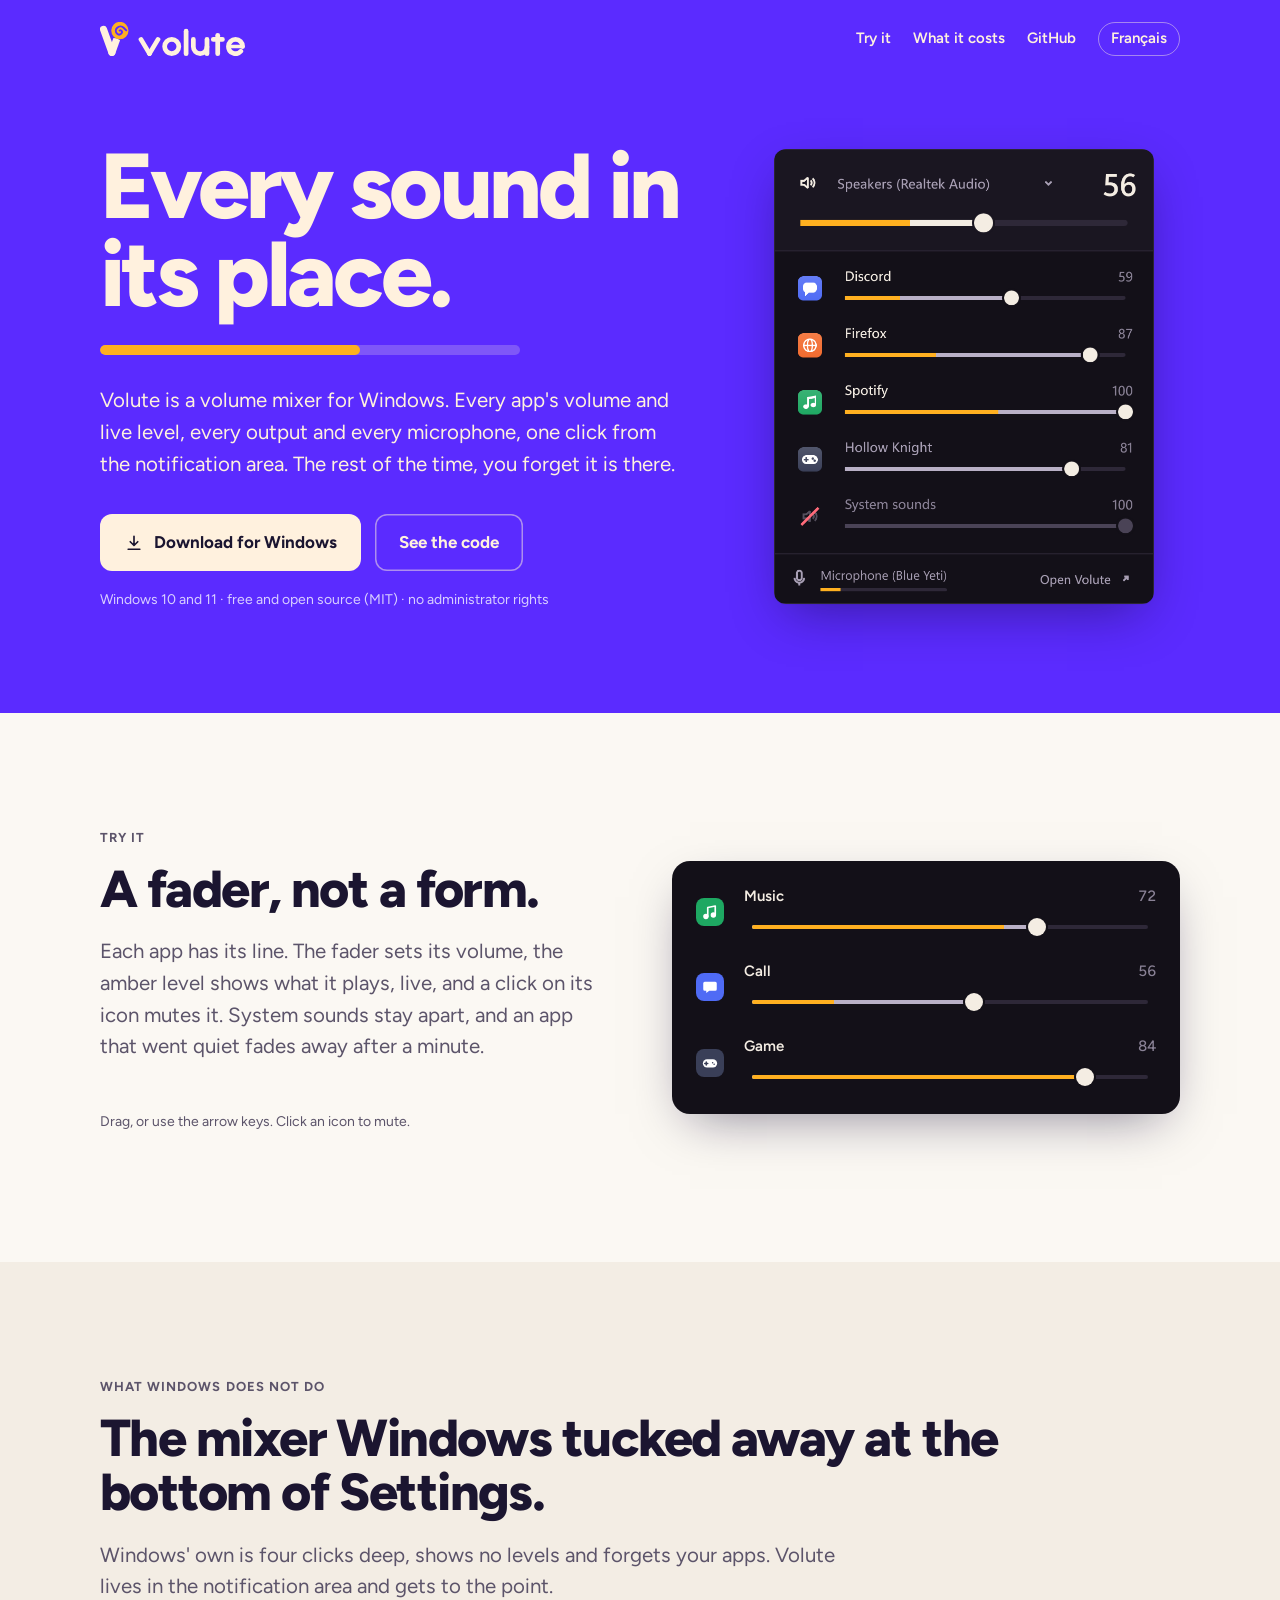
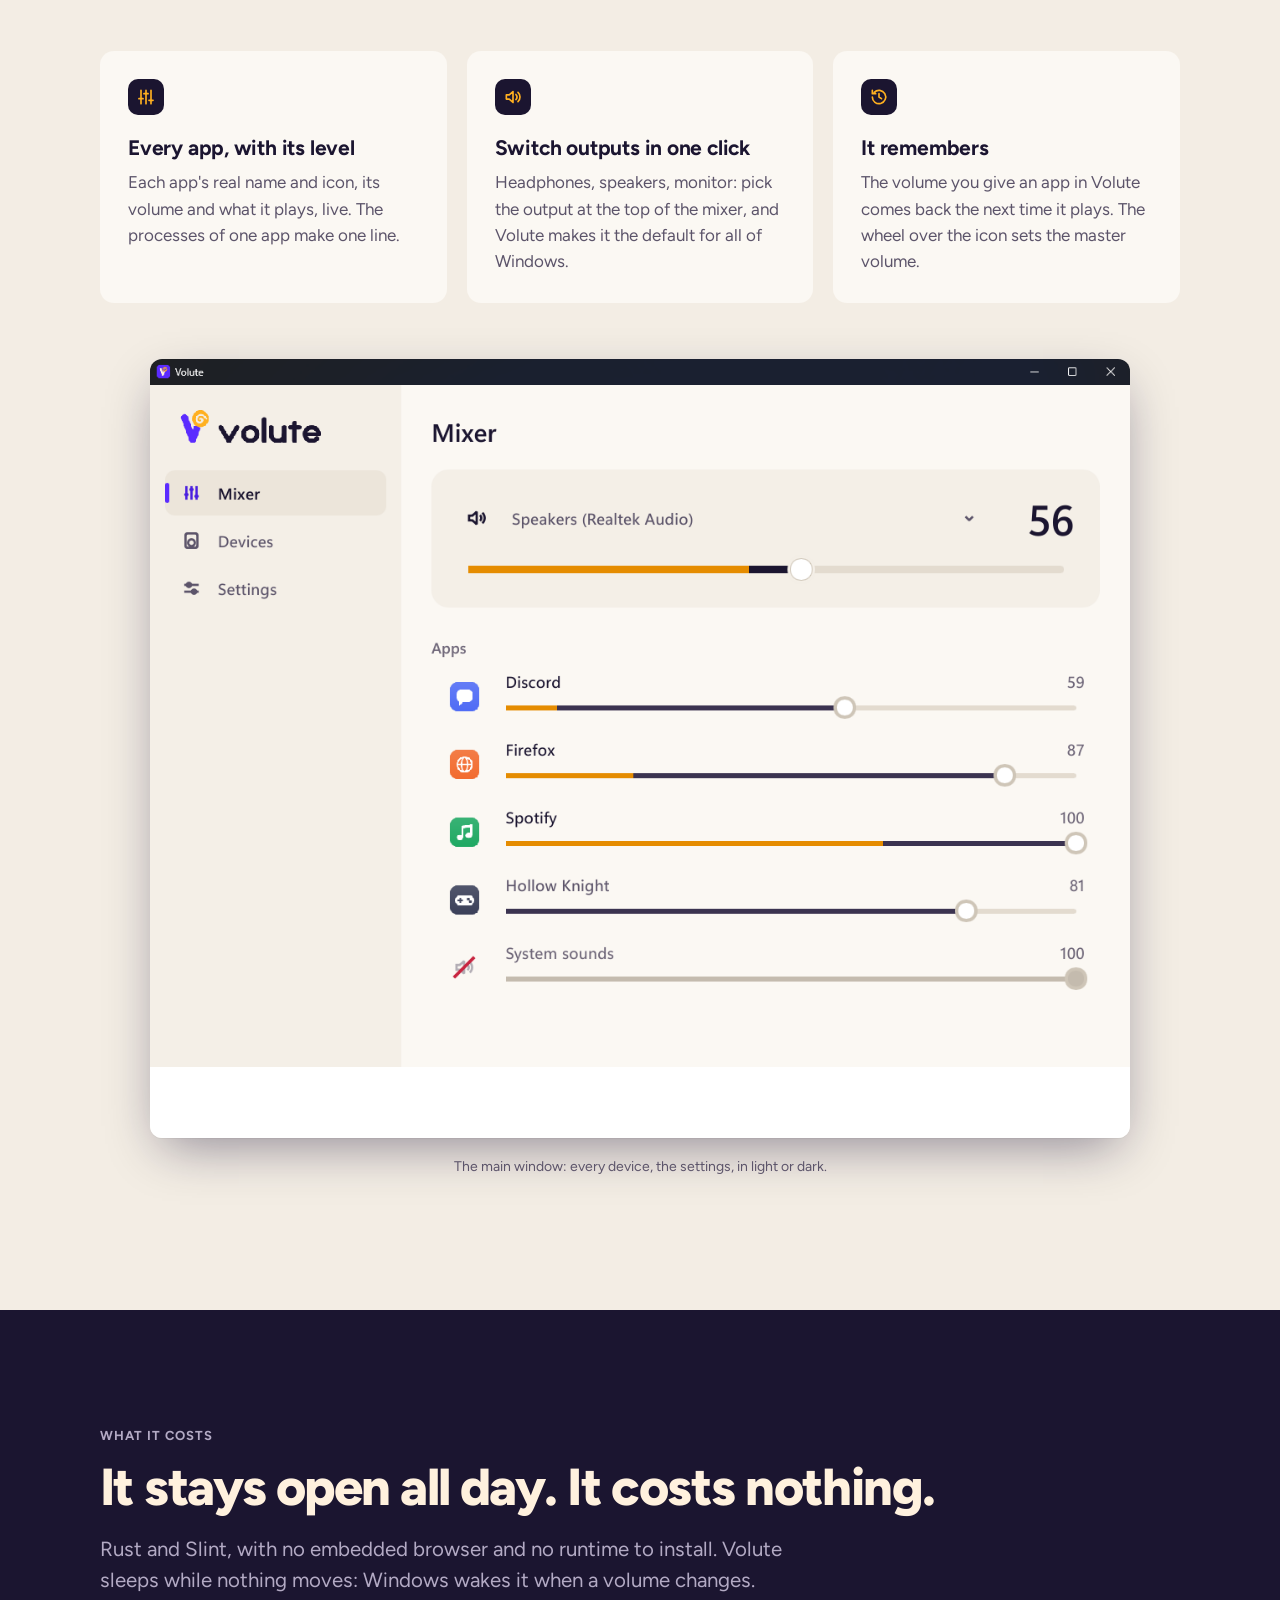
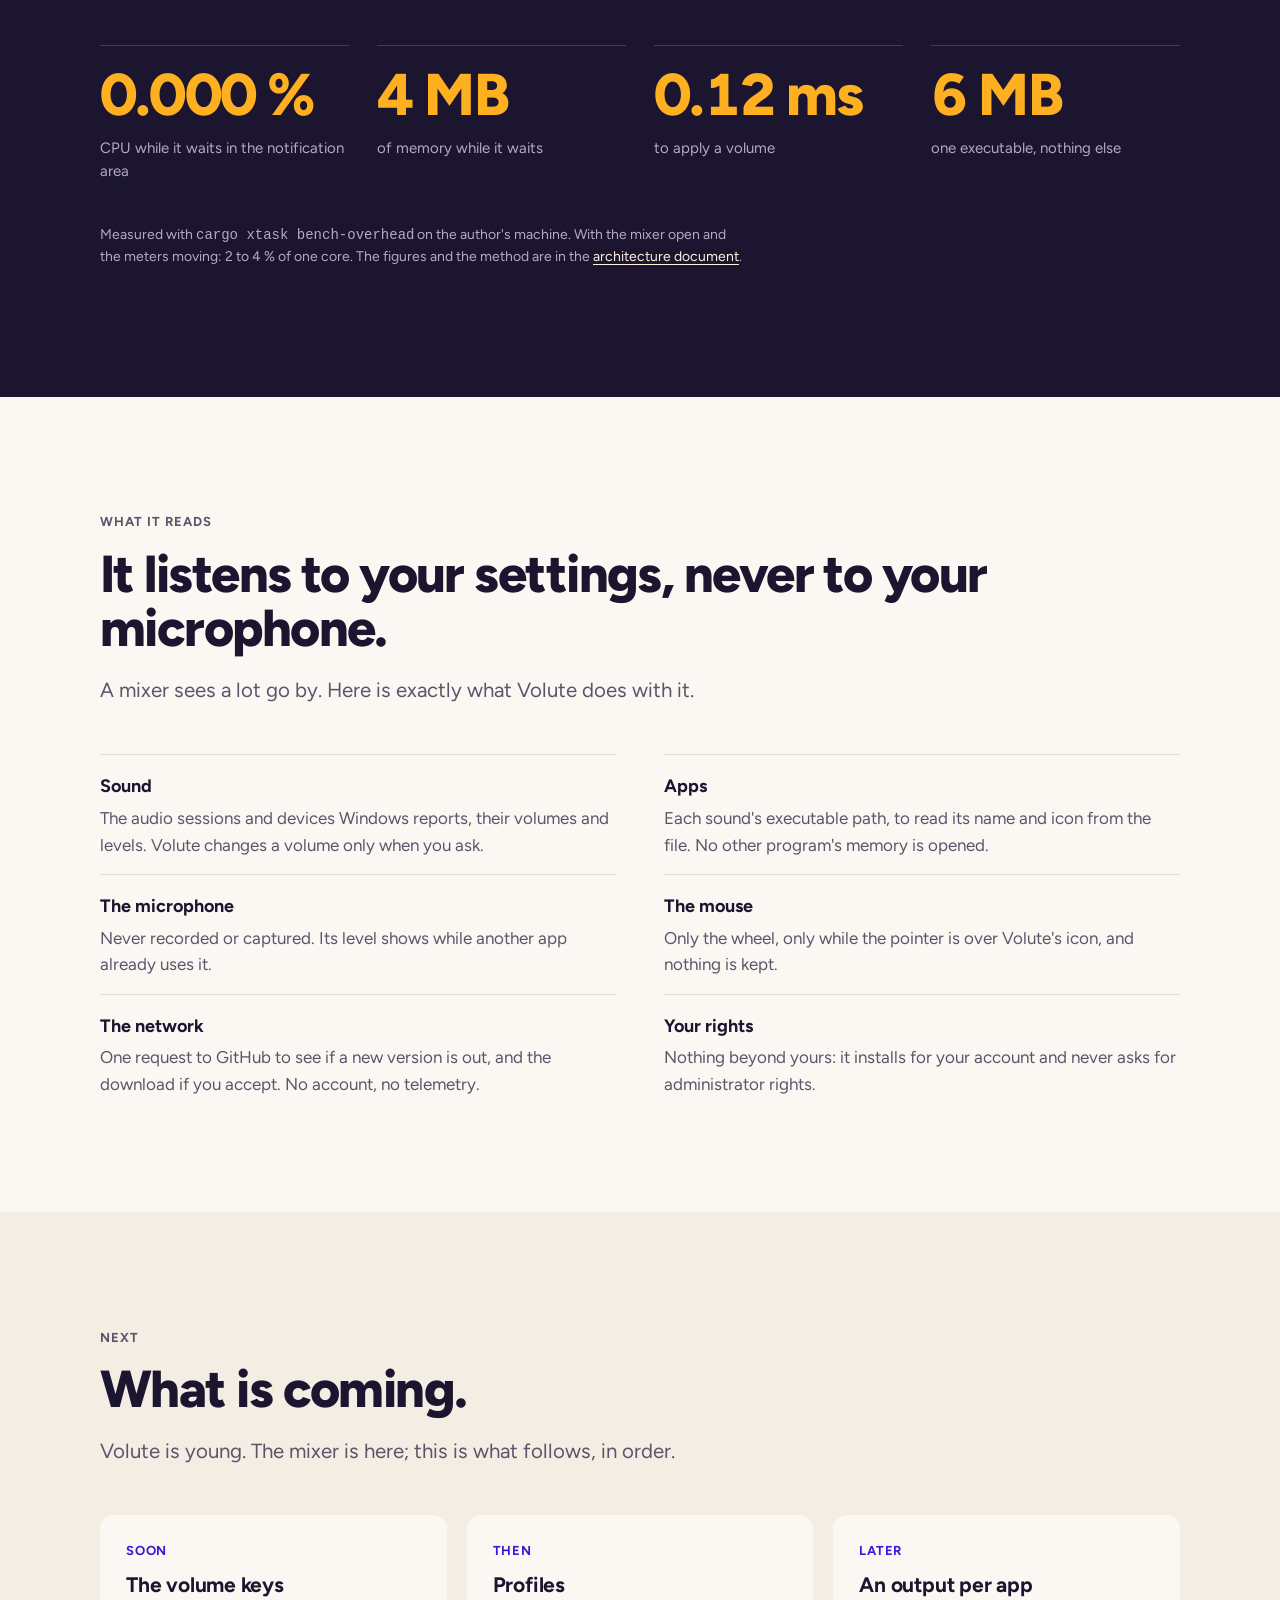
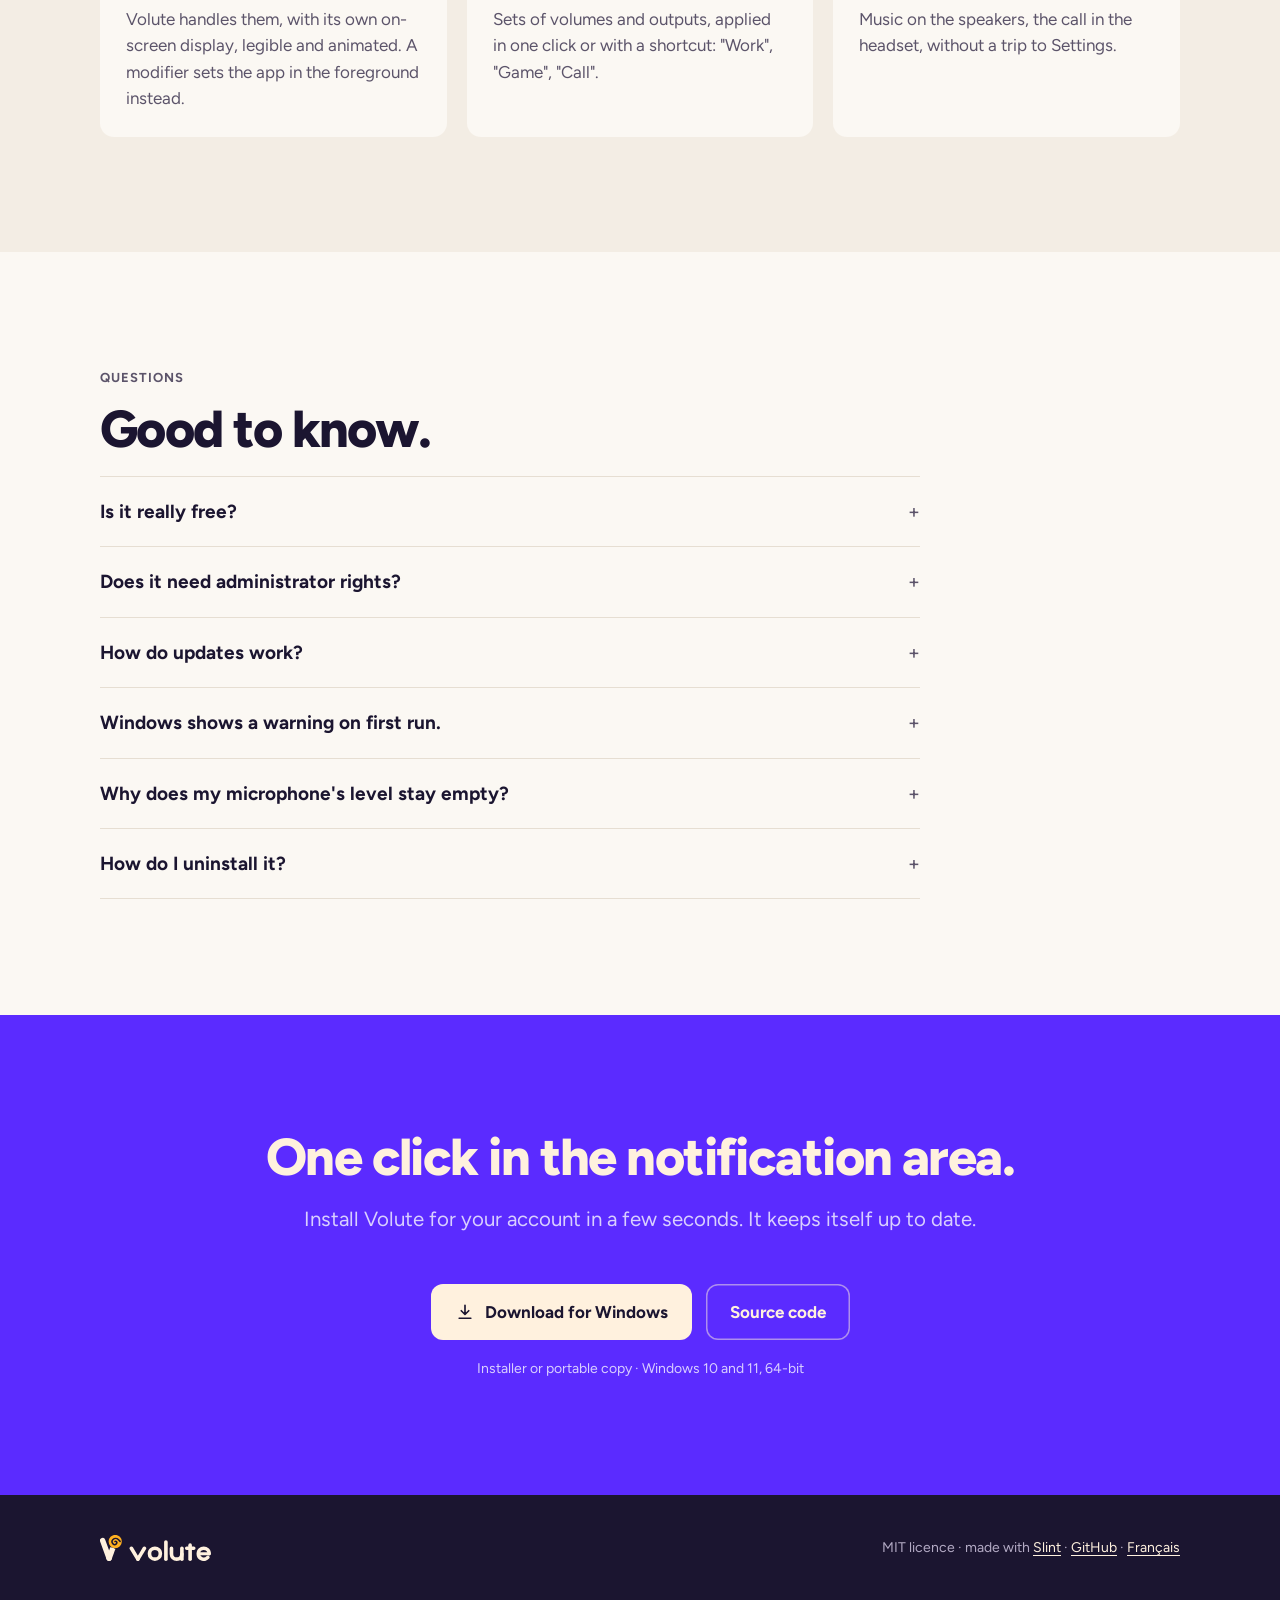
==== en/index.html @ e6cbec35 "feat(site): the landing page in French and English, for GitHub Pages Static, no build step, no third" ====
<!doctype html>
<html lang="en">
<head>
  <meta charset="utf-8">
  <meta name="viewport" content="width=device-width, initial-scale=1">
  <title>Volute — the volume mixer for Windows</title>
  <meta name="description" content="Every app's volume and every device, one click from the notification area. Native, light, free and open source, for Windows 10 and 11.">
  <link rel="canonical" href="https://evanpluchart.github.io/volute/en/">
  <link rel="alternate" hreflang="fr" href="https://evanpluchart.github.io/volute/">
  <link rel="alternate" hreflang="en" href="https://evanpluchart.github.io/volute/en/">
  <link rel="icon" href="../favicon.svg" type="image/svg+xml">
  <link rel="icon" href="../favicon.ico" sizes="16x16 32x32 48x48">
  <link rel="apple-touch-icon" href="../apple-touch-icon.png">
  <meta name="theme-color" content="#5B2BFF">
  <meta property="og:type" content="website">
  <meta property="og:title" content="Volute — the volume mixer for Windows">
  <meta property="og:description" content="Every app's volume and every device, one click from the notification area.">
  <meta property="og:url" content="https://evanpluchart.github.io/volute/en/">
  <meta property="og:image" content="https://evanpluchart.github.io/volute/assets/og-en.png">
  <meta property="og:locale" content="en_GB">
  <meta name="twitter:card" content="summary_large_image">
  <link rel="preload" href="../assets/fonts/figtree.woff2" as="font" type="font/woff2" crossorigin>
  <link rel="stylesheet" href="../assets/style.css">
</head>
<body>
  <a class="skip" href="#main">Skip to content</a>

  <header class="hero">
    <div class="wrap top">
      <a class="logo" href="./" aria-label="Volute, home"><img src="../assets/logo-reversed.svg" alt="Volute" width="146" height="34"></a>
      <nav aria-label="Main navigation">
        <a class="hide-small" href="#try">Try it</a>
        <a class="hide-small" href="#cost">What it costs</a>
        <a class="hide-small" href="https://github.com/EvanPluchart/volute">GitHub</a>
        <a class="lang" href="../" hreflang="fr" lang="fr">Français</a>
      </nav>
    </div>
    <div class="wrap hero-grid">
      <div>
        <h1>Every sound in its&nbsp;place.</h1>
        <div class="meter" aria-hidden="true"><span></span></div>
        <p class="lead">Volute is a volume mixer for Windows. Every app's volume and live level, every output and every microphone, one click from the notification area. The rest of the time, you forget it is there.</p>
        <div class="actions">
          <a class="button primary" href="https://github.com/EvanPluchart/volute/releases/latest">
            <svg viewBox="0 0 24 24" fill="none" stroke="currentColor" stroke-width="2" stroke-linecap="round" stroke-linejoin="round" aria-hidden="true"><path d="M12 4v11m0 0-4.5-4.5M12 15l4.5-4.5M5 19.5h14"/></svg>
            Download for Windows
          </a>
          <a class="button ghost" href="https://github.com/EvanPluchart/volute">See the code</a>
        </div>
        <p class="fine">Windows 10 and 11 · free and open source (MIT) · no administrator rights</p>
      </div>
      <img class="shot" src="../assets/en/flyout-dark.png" width="720" height="862" alt="Volute's mixer opened from the notification area: the master output at the top, then one line per app with its icon, volume and level, then the microphone.">
    </div>
  </header>

  <main id="main">
    <section class="try" id="try">
      <div class="wrap try-grid">
        <div>
          <p class="eyebrow">Try it</p>
          <h2>A fader, not a form.</h2>
          <p class="intro">Each app has its line. The fader sets its volume, the amber level shows what it plays, live, and a click on its icon mutes it. System sounds stay apart, and an app that went quiet fades away after a minute.</p>
          <p class="hint">Drag, or use the arrow keys. Click an icon to mute.</p>
        </div>
        <div class="desk" role="group" aria-label="Mixer demo">
          <div class="strip">
            <button class="mute" type="button" aria-pressed="false" aria-label="Mute Music" data-mute="Mute" data-unmute="Unmute">
              <span class="icon" style="background:#1EA862"><svg viewBox="0 0 24 24" fill="none" stroke="#fff" stroke-width="2.2" stroke-linecap="round" stroke-linejoin="round" aria-hidden="true"><path d="M9 18V6l10-2v12"/><circle cx="6.5" cy="18" r="2.5" fill="#fff"/><circle cx="16.5" cy="16" r="2.5" fill="#fff"/></svg></span>
            </button>
            <div class="name"><span>Music</span><output>72</output></div>
            <div class="fader"><input type="range" min="0" max="100" step="2" value="72" aria-label="Music volume"><div class="track"><div class="fill"></div><div class="level"></div></div><div class="thumb"></div></div>
          </div>
          <div class="strip">
            <button class="mute" type="button" aria-pressed="false" aria-label="Mute Call" data-mute="Mute" data-unmute="Unmute">
              <span class="icon" style="background:#4F6BF5"><svg viewBox="0 0 24 24" fill="#fff" aria-hidden="true"><path d="M5 5h14a2 2 0 0 1 2 2v8a2 2 0 0 1-2 2h-8l-4 3v-3H5a2 2 0 0 1-2-2V7a2 2 0 0 1 2-2z"/></svg></span>
            </button>
            <div class="name"><span>Call</span><output>56</output></div>
            <div class="fader"><input type="range" min="0" max="100" step="2" value="56" aria-label="Call volume"><div class="track"><div class="fill"></div><div class="level"></div></div><div class="thumb"></div></div>
          </div>
          <div class="strip">
            <button class="mute" type="button" aria-pressed="false" aria-label="Mute Game" data-mute="Mute" data-unmute="Unmute">
              <span class="icon" style="background:#3A3F58"><svg viewBox="0 0 24 24" fill="none" stroke="#fff" stroke-width="2" stroke-linecap="round" aria-hidden="true"><rect x="2.5" y="7" width="19" height="11" rx="5.5" fill="#fff" stroke="none"/><path d="M7 10.5v4M5 12.5h4" stroke="#3A3F58"/><circle cx="15.5" cy="11.5" r="1" fill="#3A3F58" stroke="none"/><circle cx="17.5" cy="13.8" r="1" fill="#3A3F58" stroke="none"/></svg></span>
            </button>
            <div class="name"><span>Game</span><output>84</output></div>
            <div class="fader"><input type="range" min="0" max="100" step="2" value="84" aria-label="Game volume"><div class="track"><div class="fill"></div><div class="level"></div></div><div class="thumb"></div></div>
          </div>
        </div>
      </div>
    </section>

    <section class="features" id="features">
      <div class="wrap">
        <p class="eyebrow">What Windows does not do</p>
        <h2>The mixer Windows tucked away at the bottom of Settings.</h2>
        <p class="intro">Windows' own is four clicks deep, shows no levels and forgets your apps. Volute lives in the notification area and gets to the point.</p>
        <div class="feature-grid">
          <article class="card">
            <div class="glyph" aria-hidden="true"><svg viewBox="0 0 24 24" fill="none" stroke="#FFB020" stroke-width="2" stroke-linecap="round"><path d="M6 4v16M12 4v16M18 4v16M3.5 14h5M9.5 8h5M15.5 16h5"/></svg></div>
            <h3>Every app, with its level</h3>
            <p>Each app's real name and icon, its volume and what it plays, live. The processes of one app make one line.</p>
          </article>
          <article class="card">
            <div class="glyph" aria-hidden="true"><svg viewBox="0 0 24 24" fill="none" stroke="#FFB020" stroke-width="2" stroke-linecap="round" stroke-linejoin="round"><path d="M4 9.5h3.5L12 5.5v13l-4.5-4H4z"/><path d="M15.5 9a4 4 0 0 1 0 6M18 6.5a7.5 7.5 0 0 1 0 11"/></svg></div>
            <h3>Switch outputs in one click</h3>
            <p>Headphones, speakers, monitor: pick the output at the top of the mixer, and Volute makes it the default for all of Windows.</p>
          </article>
          <article class="card">
            <div class="glyph" aria-hidden="true"><svg viewBox="0 0 24 24" fill="none" stroke="#FFB020" stroke-width="2" stroke-linecap="round" stroke-linejoin="round"><path d="M4 12a8 8 0 1 0 2.3-5.6M4 4v4h4"/><path d="M12 8v4l3 2"/></svg></div>
            <h3>It remembers</h3>
            <p>The volume you give an app in Volute comes back the next time it plays. The wheel over the icon sets the master volume.</p>
          </article>
        </div>
        <figure class="wide-shot">
          <img class="shot" src="../assets/en/main-light.png" width="1170" height="931" alt="Volute's main window in the light theme: a rail with Mixer, Devices, Settings and About, and the mixer view." loading="lazy">
          <figcaption class="caption">The main window: every device, the settings, in light or dark.</figcaption>
        </figure>
      </div>
    </section>

    <section class="cost" id="cost">
      <div class="wrap">
        <p class="eyebrow">What it costs</p>
        <h2>It stays open all day. It costs nothing.</h2>
        <p class="intro">Rust and Slint, with no embedded browser and no runtime to install. Volute sleeps while nothing moves: Windows wakes it when a volume changes.</p>
        <dl class="figures">
          <div><dt>0.000&nbsp;%</dt><dd>CPU while it waits in the notification area</dd></div>
          <div><dt>4&nbsp;MB</dt><dd>of memory while it waits</dd></div>
          <div><dt>0.12&nbsp;ms</dt><dd>to apply a volume</dd></div>
          <div><dt>6&nbsp;MB</dt><dd>one executable, nothing else</dd></div>
        </dl>
        <p class="note">Measured with <code>cargo xtask bench-overhead</code> on the author's machine. With the mixer open and the meters moving: 2 to 4 % of one core. The figures and the method are in the <a href="https://github.com/EvanPluchart/volute/blob/main/docs/ARCHITECTURE.md">architecture document</a>.</p>
      </div>
    </section>

    <section class="privacy" id="privacy">
      <div class="wrap">
        <p class="eyebrow">What it reads</p>
        <h2>It listens to your settings, never to your microphone.</h2>
        <p class="intro">A mixer sees a lot go by. Here is exactly what Volute does with it.</p>
        <ul class="reads">
          <li><strong>Sound</strong><span>The audio sessions and devices Windows reports, their volumes and levels. Volute changes a volume only when you ask.</span></li>
          <li><strong>Apps</strong><span>Each sound's executable path, to read its name and icon from the file. No other program's memory is opened.</span></li>
          <li><strong>The microphone</strong><span>Never recorded or captured. Its level shows while another app already uses it.</span></li>
          <li><strong>The mouse</strong><span>Only the wheel, only while the pointer is over Volute's icon, and nothing is kept.</span></li>
          <li><strong>The network</strong><span>One request to GitHub to see if a new version is out, and the download if you accept. No account, no telemetry.</span></li>
          <li><strong>Your rights</strong><span>Nothing beyond yours: it installs for your account and never asks for administrator rights.</span></li>
        </ul>
      </div>
    </section>

    <section class="next" id="next">
      <div class="wrap">
        <p class="eyebrow">Next</p>
        <h2>What is coming.</h2>
        <p class="intro">Volute is young. The mixer is here; this is what follows, in order.</p>
        <ol>
          <li><b>Soon</b><h3>The volume keys</h3><p>Volute handles them, with its own on-screen display, legible and animated. A modifier sets the app in the foreground instead.</p></li>
          <li><b>Then</b><h3>Profiles</h3><p>Sets of volumes and outputs, applied in one click or with a shortcut: "Work", "Game", "Call".</p></li>
          <li><b>Later</b><h3>An output per app</h3><p>Music on the speakers, the call in the headset, without a trip to Settings.</p></li>
        </ol>
      </div>
    </section>

    <section class="faq" id="questions">
      <div class="wrap">
        <p class="eyebrow">Questions</p>
        <h2>Good to know.</h2>
        <details><summary>Is it really free?</summary><p>Yes, and open source under the MIT licence. No paid version, no account, no ads.</p></details>
        <details><summary>Does it need administrator rights?</summary><p>No. Volute installs in your user folder, and everything it does works with a standard account: app and device volumes, the default output.</p></details>
        <details><summary>How do updates work?</summary><p>Volute checks GitHub at start and every 6 hours. When a version is out, it tells you; one click downloads it, checks its signature and SHA-256, installs it without a window, and Volute starts again. You can turn the check off in Settings.</p></details>
        <details><summary>Windows shows a warning on first run.</summary><p>The executables are not code-signed yet, so SmartScreen may warn on first run. Each release's <code>SHA256SUMS</code> lets you check what you downloaded.</p></details>
        <details><summary>Why does my microphone's level stay empty?</summary><p>Windows measures a microphone's level only while an app uses it. Volute never opens the microphone itself, so Windows' "microphone in use" indicator does not light up for nothing.</p></details>
        <details><summary>How do I uninstall it?</summary><p>From Windows Settings, Apps, like any app. Your settings stay in <code>%APPDATA%\Volute</code>; delete that folder to remove them too.</p></details>
      </div>
    </section>

    <section class="download" id="download">
      <div class="wrap">
        <h2>One click in the notification area.</h2>
        <p class="intro">Install Volute for your account in a few seconds. It keeps itself up to date.</p>
        <div class="actions">
          <a class="button primary" href="https://github.com/EvanPluchart/volute/releases/latest">
            <svg viewBox="0 0 24 24" fill="none" stroke="currentColor" stroke-width="2" stroke-linecap="round" stroke-linejoin="round" aria-hidden="true"><path d="M12 4v11m0 0-4.5-4.5M12 15l4.5-4.5M5 19.5h14"/></svg>
            Download for Windows
          </a>
          <a class="button ghost" href="https://github.com/EvanPluchart/volute">Source code</a>
        </div>
        <p class="fine">Installer or portable copy · Windows 10 and 11, 64-bit</p>
      </div>
    </section>
  </main>

  <footer>
    <div class="wrap">
      <img src="../assets/logo-reversed.svg" alt="Volute" width="112" height="26">
      <span>MIT licence · made with <a href="https://slint.dev">Slint</a> · <a href="https://github.com/EvanPluchart/volute">GitHub</a> · <a href="../" hreflang="fr" lang="fr">Français</a></span>
    </div>
  </footer>

  <script src="../assets/main.js" defer></script>
</body>
</html>
---- assets/style.css ----
/* Volute's landing page. Design system in ../DESIGN.md; brand in ../../docs/BRAND.md. */

@font-face {
  font-family: "Figtree";
  src: url("fonts/figtree.woff2") format("woff2");
  font-weight: 400 800;
  font-style: normal;
  font-display: swap;
}

:root {
  --violet: #5B2BFF;
  --violet-deep: #3F17D6;
  --cream: #FFF1DE;
  --amber: #FFB020;
  --ink: #1B1530;
  --paper: #FBF8F3;
  --surface: #F3EDE4;
  --line: #E6DED2;
  --muted: #5C546A;
  --on-violet-muted: #D9CFFF;
  --ink-muted: #B3AAC4;

  --t-display: clamp(44px, 7.2vw, 104px);
  --t-h2: clamp(30px, 4.2vw, 52px);
  --t-h3: 21px;
  --t-lead: clamp(18px, 1.6vw, 21px);
  --t-body: 17px;
  --t-small: 14px;

  --gutter: clamp(16px, 4vw, 40px);
  --max: 1160px;
  --radius: 14px;
  --radius-window: 12px;
}

* { box-sizing: border-box; }

html { -webkit-text-size-adjust: 100%; }

body {
  margin: 0;
  background: var(--paper);
  color: var(--ink);
  font-family: "Figtree", "Segoe UI Variable Text", "Segoe UI", system-ui, sans-serif;
  font-size: var(--t-body);
  line-height: 1.55;
  -webkit-font-smoothing: antialiased;
}

img { max-width: 100%; height: auto; display: block; }

a { color: var(--violet-deep); text-underline-offset: 3px; text-decoration-thickness: 1px; }
a:hover { text-decoration-thickness: 2px; }
:focus-visible { outline: 3px solid var(--amber); outline-offset: 3px; border-radius: 4px; }

.wrap { max-width: var(--max); margin: 0 auto; padding: 0 var(--gutter); }

.skip {
  position: absolute; left: -9999px; top: 8px; z-index: 10;
  background: var(--ink); color: var(--cream); padding: 8px 14px; border-radius: 8px;
}
.skip:focus { left: 8px; }

/* Header, on the violet field */
.top {
  display: flex; align-items: center; justify-content: space-between; gap: 16px;
  padding-top: 22px; padding-bottom: 22px;
}
.top .logo img { height: 34px; width: auto; }
.top nav { display: flex; gap: 22px; align-items: center; font-size: 15px; font-weight: 600; }
.top nav a { color: var(--cream); text-decoration: none; }
.top nav a:hover { text-decoration: underline; }
.lang { border: 1px solid rgba(255, 241, 222, 0.45); border-radius: 999px; padding: 4px 12px; }

/* Hero: the violet field, as the app icon's tile */
.hero { background: var(--violet); color: var(--cream); overflow: hidden; }
.hero-grid {
  display: grid; grid-template-columns: minmax(0, 1.15fr) minmax(0, 0.85fr);
  gap: clamp(32px, 5vw, 72px); align-items: center;
  padding-top: clamp(28px, 5vw, 64px); padding-bottom: clamp(56px, 8vw, 112px);
}
.hero h1 {
  font-size: var(--t-display); line-height: 0.95; letter-spacing: -0.04em;
  font-weight: 800; margin: 0 0 28px;
}
/* The signature: a live level under the headline, amber like the app's meters. */
.meter {
  height: 10px; border-radius: 5px; background: rgba(255, 241, 222, 0.22);
  max-width: 420px; margin: 0 0 30px; overflow: hidden; position: relative;
}
.meter span {
  position: absolute; inset: 0 auto 0 0; width: 62%;
  background: var(--amber); border-radius: 5px;
  transform-origin: left center;
  animation: level 2.4s cubic-bezier(.3,.1,.3,1) infinite;
}
@keyframes level {
  0% { transform: scaleX(0.55); } 12% { transform: scaleX(0.92); } 24% { transform: scaleX(0.7); }
  38% { transform: scaleX(1); } 52% { transform: scaleX(0.62); } 66% { transform: scaleX(0.84); }
  80% { transform: scaleX(0.58); } 100% { transform: scaleX(0.55); }
}
.hero .lead { font-size: var(--t-lead); max-width: 34em; margin: 0 0 34px; color: var(--cream); }
.actions { display: flex; flex-wrap: wrap; gap: 14px; align-items: center; }
.button {
  display: inline-flex; align-items: center; gap: 10px;
  font: inherit; font-weight: 700; font-size: 17px; text-decoration: none;
  padding: 15px 24px; border-radius: 12px; border: 0; cursor: pointer;
}
.button.primary { background: var(--cream); color: var(--ink); }
.button.primary:hover { background: #FFFFFF; }
.button.ghost { color: var(--cream); box-shadow: inset 0 0 0 1.5px rgba(255, 241, 222, 0.5); }
.button.ghost:hover { box-shadow: inset 0 0 0 1.5px var(--cream); }
.button svg { width: 20px; height: 20px; flex: none; }
.fine { font-size: var(--t-small); color: var(--on-violet-muted); margin: 18px 0 0; }

.shot {
  border-radius: var(--radius-window);
  box-shadow: 0 1px 0 rgba(0,0,0,0.04), 0 18px 50px -12px rgba(16, 8, 48, 0.45);
}
.hero .shot { width: 100%; max-width: 380px; justify-self: center; }

/* Sections */
section { padding: clamp(64px, 9vw, 128px) 0; }
.eyebrow {
  font-size: 13px; font-weight: 700; letter-spacing: 0.08em; text-transform: uppercase;
  color: var(--muted); margin: 0 0 14px;
}
h2 { font-size: var(--t-h2); line-height: 1.04; letter-spacing: -0.03em; font-weight: 800; margin: 0 0 20px; max-width: 18em; }
h3 { font-size: var(--t-h3); line-height: 1.25; font-weight: 700; margin: 0 0 8px; letter-spacing: -0.01em; }
.intro { font-size: var(--t-lead); color: var(--muted); max-width: 36em; margin: 0 0 48px; }

/* Try it: three faders that behave like Volute's */
.try { background: var(--paper); }
.try-grid { display: grid; grid-template-columns: minmax(0, 1fr) minmax(0, 1fr); gap: clamp(32px, 5vw, 80px); align-items: center; }
.desk {
  background: #131018; color: #F4EDE3; border-radius: 18px; padding: 14px 10px;
  box-shadow: 0 18px 50px -18px rgba(16, 8, 48, 0.5);
}
.strip { display: grid; grid-template-columns: 36px 1fr; gap: 6px 12px; align-items: center; padding: 10px 14px; border-radius: 10px; }
.strip:hover { background: #211C29; }
.strip .icon { width: 28px; height: 28px; border-radius: 8px; display: grid; place-items: center; grid-row: span 2; }
.strip .icon svg { width: 18px; height: 18px; }
.strip .name { display: flex; justify-content: space-between; font-size: 15px; font-weight: 600; }
.strip .name output { color: #8A8296; font-weight: 500; font-variant-numeric: tabular-nums; }
.fader { position: relative; height: 26px; }
.fader input {
  position: absolute; inset: 0; width: 100%; margin: 0; opacity: 0; cursor: pointer;
}
.fader .track { position: absolute; left: 8px; right: 8px; top: 11px; height: 4px; border-radius: 2px; background: #2E2838; overflow: hidden; }
.fader .fill { position: absolute; inset: 0 auto 0 0; background: #B9B0C6; }
.fader .level { position: absolute; inset: 0 auto 0 0; background: var(--amber); }
.fader .thumb {
  position: absolute; top: 4px; width: 18px; height: 18px; margin-left: -9px; border-radius: 50%;
  background: #F4EDE3; box-shadow: 0 0 0 2px #131018; pointer-events: none;
}
.fader input:focus-visible ~ .thumb { box-shadow: 0 0 0 2px #131018, 0 0 0 4px #8C72FF; }
.strip.muted .fill { background: #4A4356; }
.strip.muted .level { display: none; }
.strip.muted .name span { color: #8A8296; }
.mute {
  all: unset; cursor: pointer; width: 28px; height: 28px; border-radius: 8px; display: grid; place-items: center; grid-row: span 2;
  position: relative;
}
.mute:focus-visible { outline: 2px solid #8C72FF; outline-offset: 2px; }
.strip.muted .mute::after {
  content: ""; position: absolute; width: 30px; height: 2.5px; background: #FF6B7A; transform: rotate(-45deg); border-radius: 2px;
}
.strip.muted .mute .icon { opacity: 0.4; }
.hint { font-size: var(--t-small); color: var(--muted); margin-top: 16px; }

/* Features */
.features { background: var(--surface); }
.feature-grid { display: grid; grid-template-columns: repeat(3, minmax(0, 1fr)); gap: 20px; }
.card { background: var(--paper); border-radius: var(--radius); padding: 28px; }
.card p { margin: 0; color: var(--muted); }
.card .glyph { width: 36px; height: 36px; border-radius: 10px; background: var(--ink); display: grid; place-items: center; margin-bottom: 20px; }
.card .glyph svg { width: 20px; height: 20px; }
.wide-shot { margin-top: 56px; }
.wide-shot img { width: 100%; max-width: 980px; margin: 0 auto; }
.caption { text-align: center; color: var(--muted); font-size: var(--t-small); margin-top: 18px; }

/* Cost: the ink field, figures in amber */
.cost { background: var(--ink); color: var(--cream); }
.cost .eyebrow { color: var(--ink-muted); }
.cost .intro { color: var(--ink-muted); }
.figures { display: grid; grid-template-columns: repeat(4, minmax(0, 1fr)); gap: 28px; margin: 0; }
.figures div { border-top: 1px solid rgba(255, 241, 222, 0.18); padding-top: 20px; }
.figures dt { font-size: clamp(38px, 4.6vw, 60px); font-weight: 800; letter-spacing: -0.03em; color: var(--amber); line-height: 1; font-variant-numeric: tabular-nums; }
.figures dd { margin: 12px 0 0; color: var(--ink-muted); font-size: 15px; }
.cost .note { color: var(--ink-muted); font-size: var(--t-small); margin-top: 40px; max-width: 46em; }
.cost a { color: var(--cream); }

/* Privacy */
.reads { display: grid; grid-template-columns: repeat(2, minmax(0, 1fr)); gap: 16px 48px; padding: 0; margin: 0; list-style: none; }
.reads li { border-top: 1px solid var(--line); padding-top: 18px; }
.reads strong { display: block; font-size: 18px; margin-bottom: 4px; }
.reads span { color: var(--muted); }

/* Next */
.next { background: var(--surface); }
.next ol { list-style: none; padding: 0; margin: 0; display: grid; grid-template-columns: repeat(3, minmax(0, 1fr)); gap: 20px; }
.next li { background: var(--paper); border-radius: var(--radius); padding: 26px; }
.next li b { display: block; font-size: 13px; letter-spacing: 0.06em; text-transform: uppercase; color: var(--violet-deep); margin-bottom: 10px; }
.next li p { margin: 0; color: var(--muted); }

/* Questions */
.faq details { border-top: 1px solid var(--line); padding: 20px 0; max-width: 820px; }
.faq details:last-of-type { border-bottom: 1px solid var(--line); }
.faq summary { cursor: pointer; font-weight: 700; font-size: 19px; list-style: none; display: flex; justify-content: space-between; gap: 16px; }
.faq summary::-webkit-details-marker { display: none; }
.faq summary::after { content: "+"; font-weight: 500; color: var(--muted); }
.faq details[open] summary::after { content: "–"; }
.faq details p { margin: 12px 0 0; color: var(--muted); max-width: 44em; }

/* Download, on violet again */
.download { background: var(--violet); color: var(--cream); text-align: center; }
.download h2 { margin-left: auto; margin-right: auto; }
.download .intro { color: var(--on-violet-muted); margin-left: auto; margin-right: auto; }
.download .actions { justify-content: center; }
.download .fine { color: var(--on-violet-muted); }

footer { background: var(--ink); color: var(--ink-muted); padding: 40px 0; font-size: var(--t-small); }
footer .wrap { display: flex; flex-wrap: wrap; justify-content: space-between; gap: 16px; align-items: center; }
footer a { color: var(--cream); }
footer img { height: 26px; width: auto; }

@media (max-width: 900px) {
  .hero-grid, .try-grid { grid-template-columns: 1fr; }
  .hero .shot { max-width: 340px; }
  .feature-grid, .next ol { grid-template-columns: 1fr; }
  .figures { grid-template-columns: repeat(2, minmax(0, 1fr)); }
  .reads { grid-template-columns: 1fr; }
  .top nav .hide-small { display: none; }
}

@media (prefers-reduced-motion: reduce) {
  .meter span { animation: none; }
}
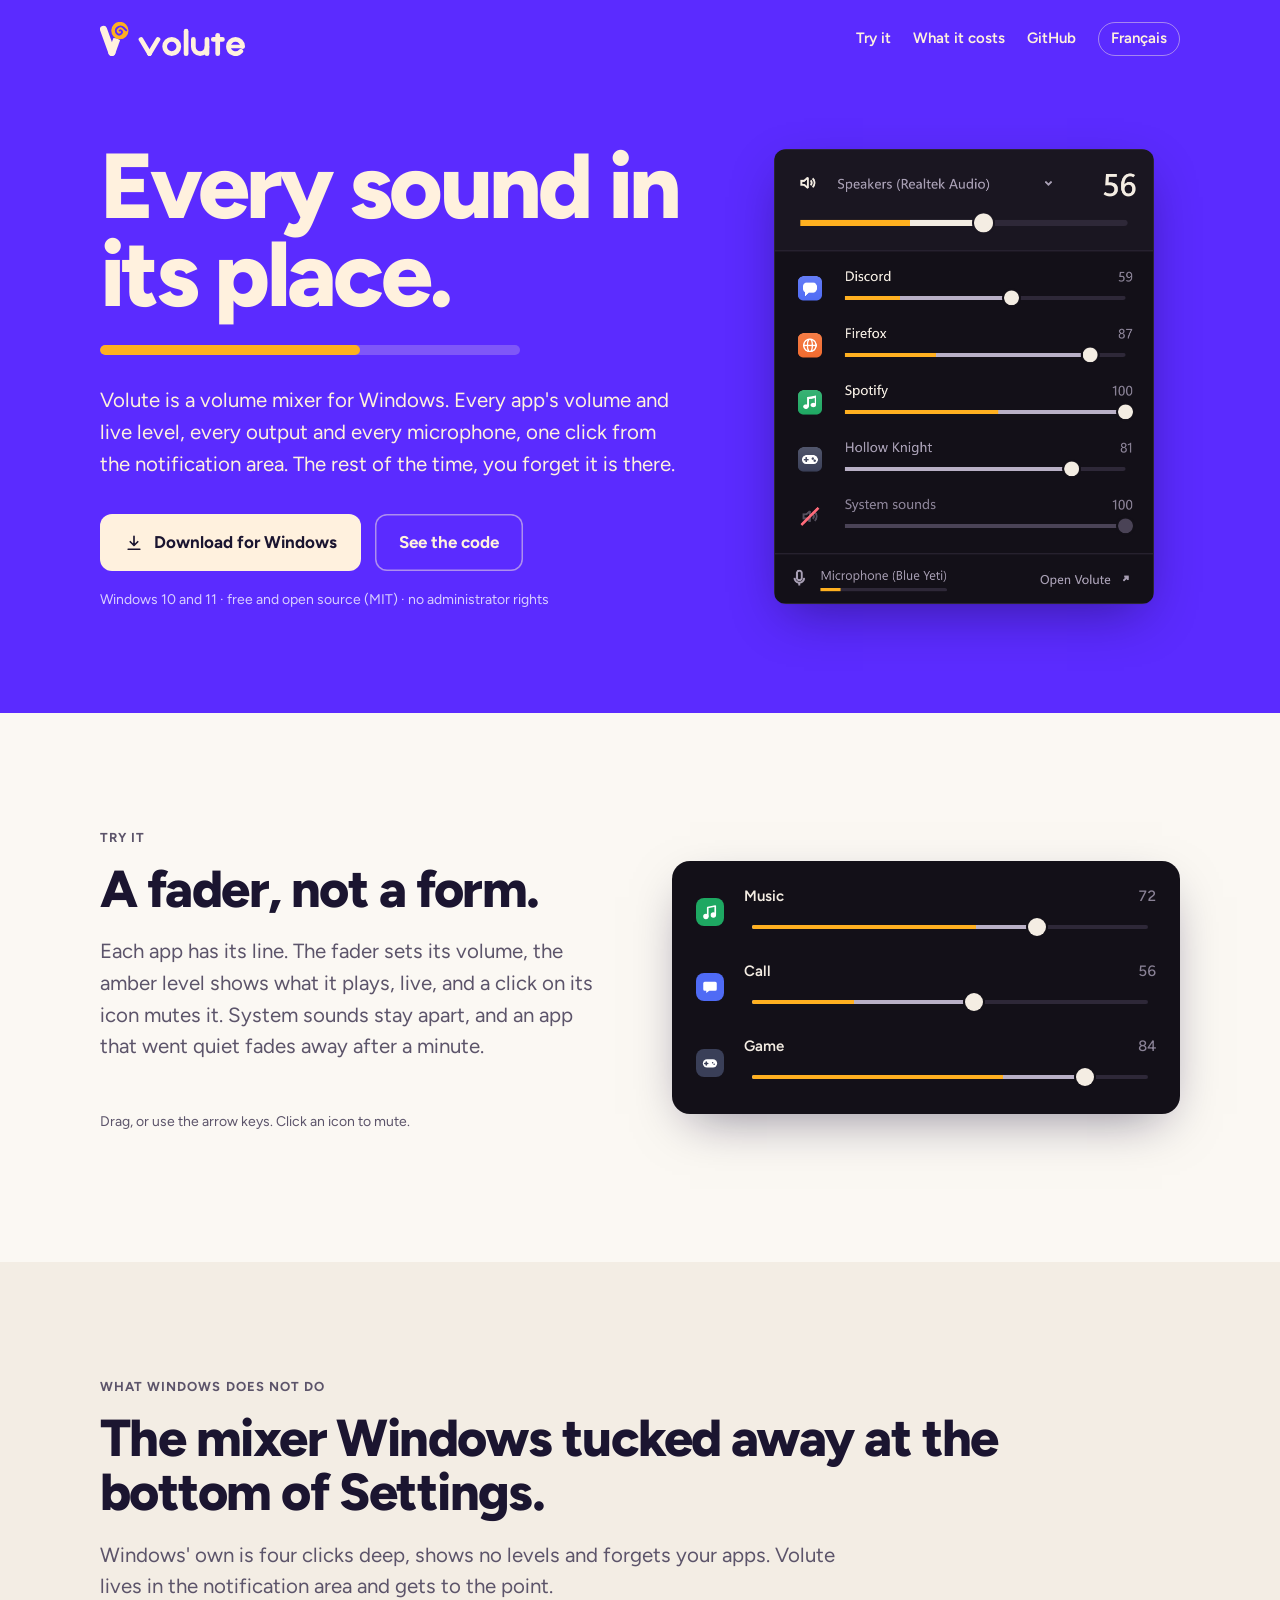
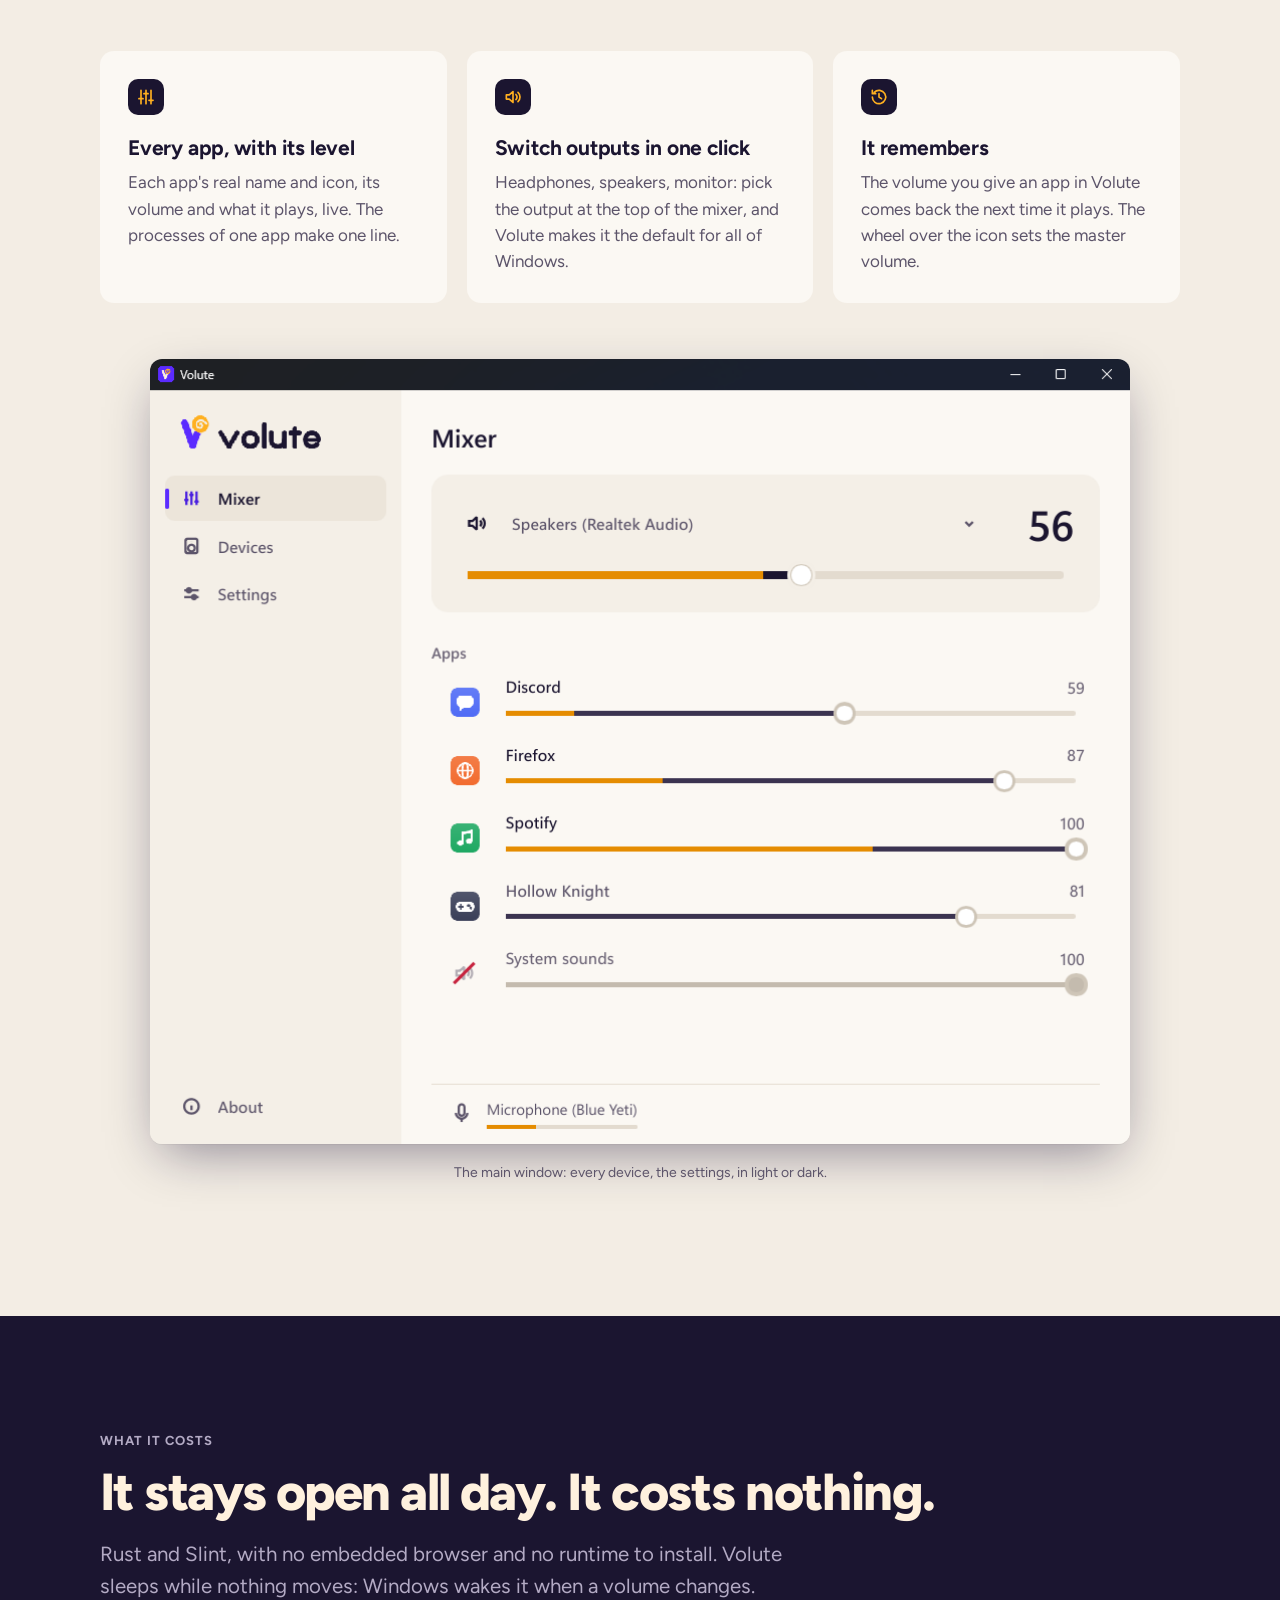
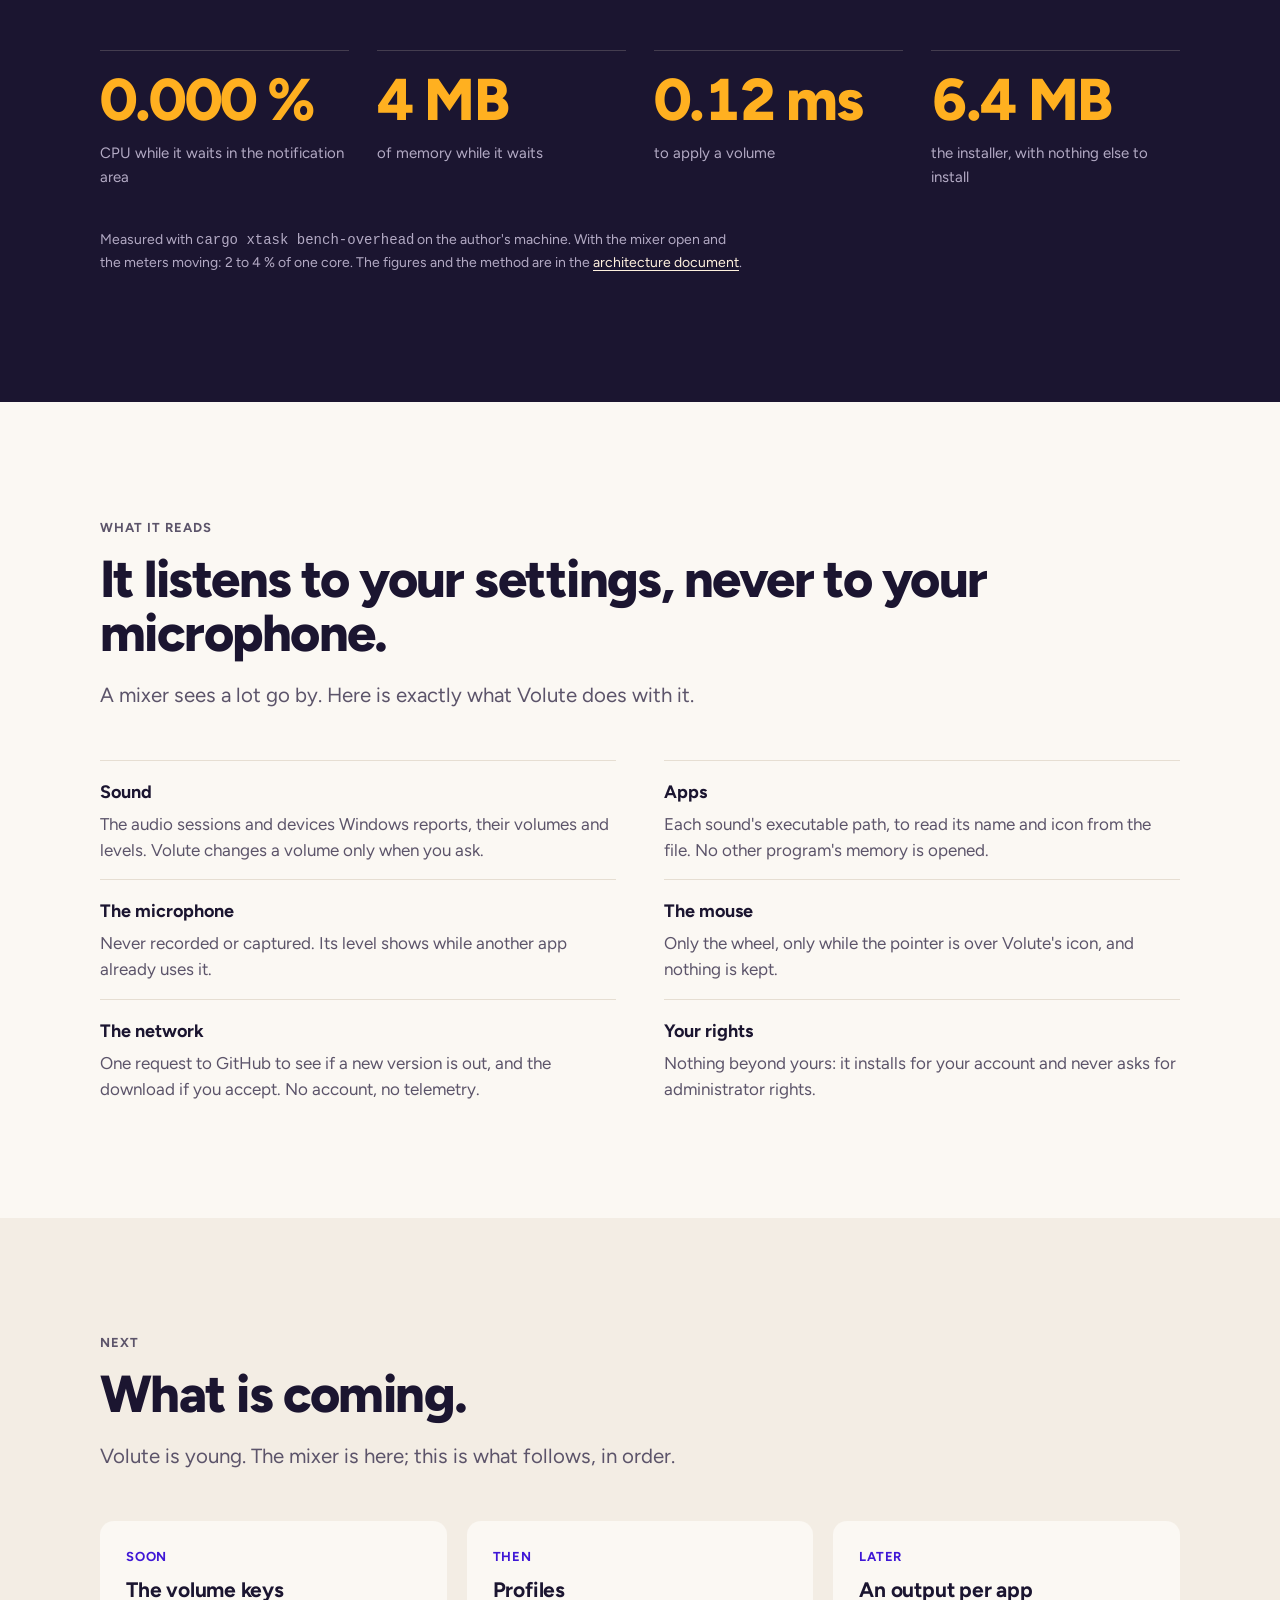
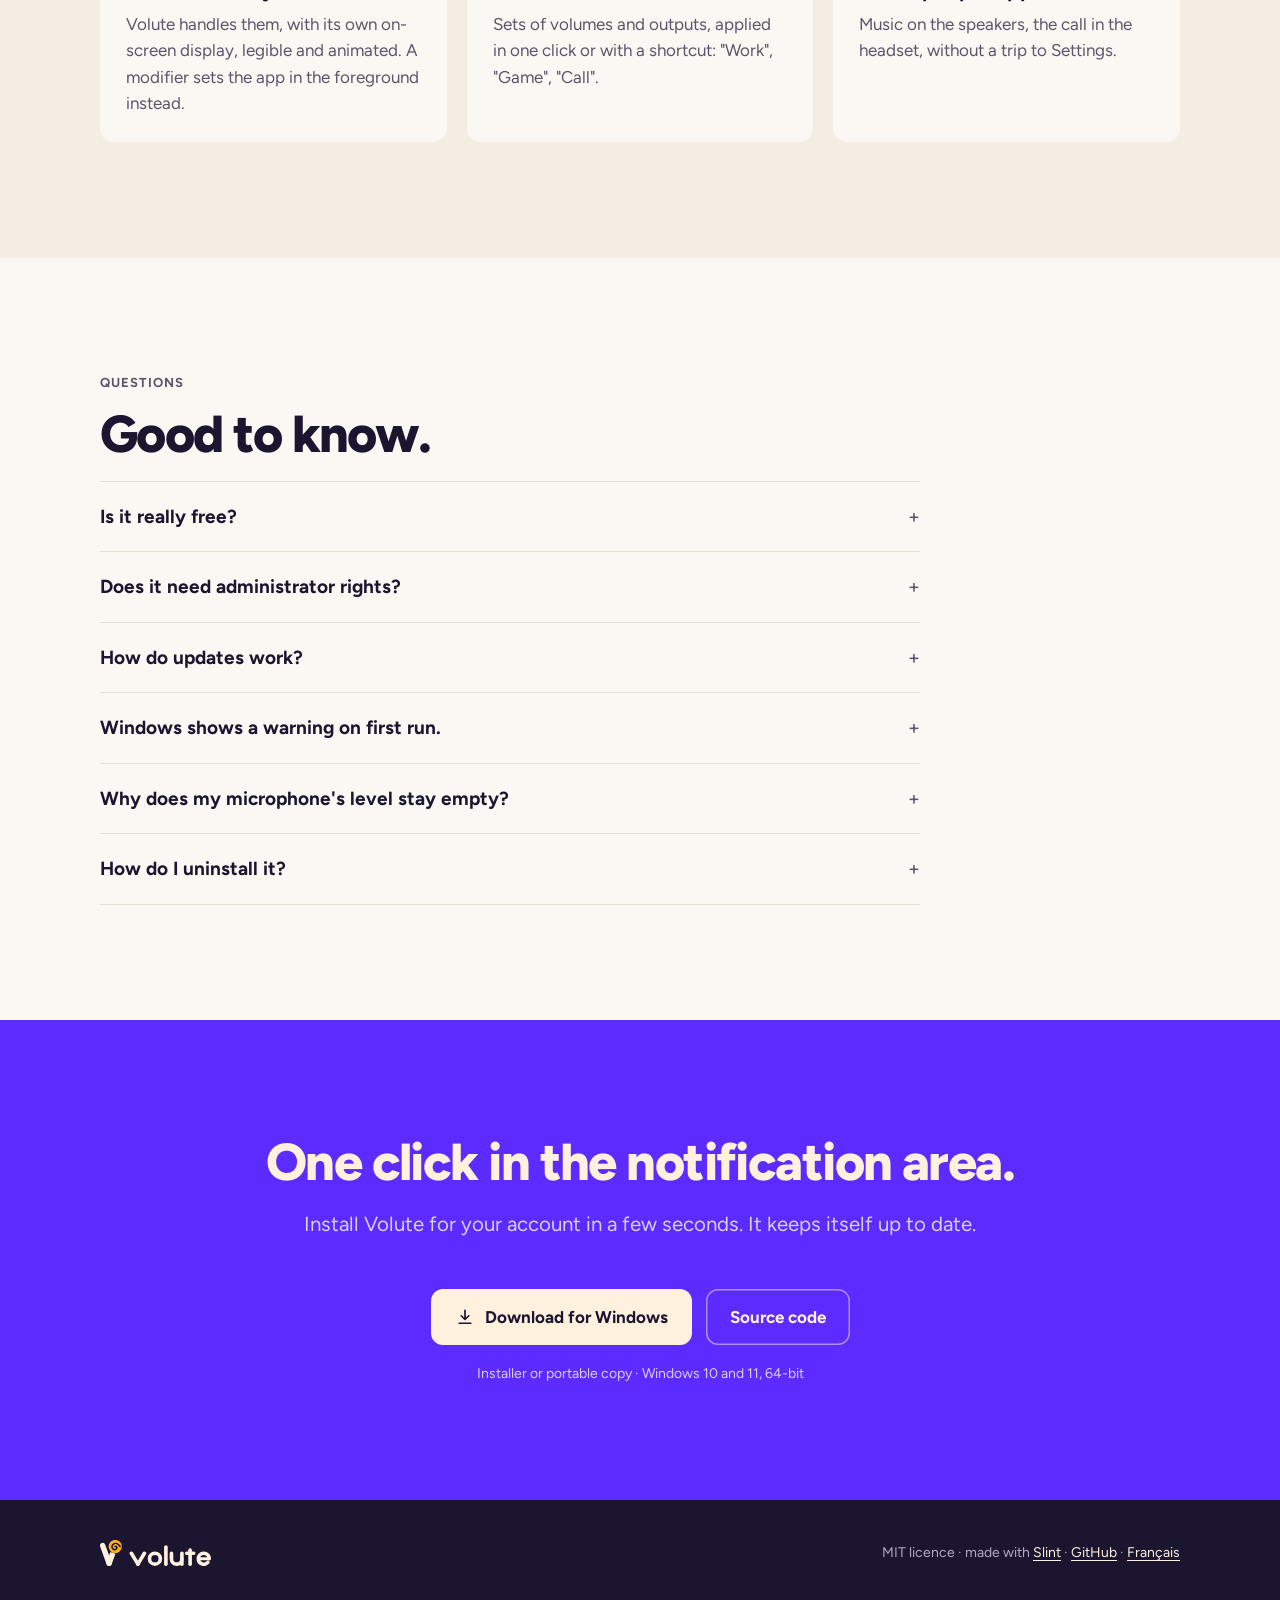
==== commit 71be9ecb: "docs: design audit with a before/after board, performance audit, architecture and agent guide brough" ====
--- a/en/index.html
+++ b/en/index.html
@@ -111,7 +111,7 @@
           </article>
         </div>
         <figure class="wide-shot">
-          <img class="shot" src="../assets/en/main-light.png" width="1170" height="931" alt="Volute's main window in the light theme: a rail with Mixer, Devices, Settings and About, and the mixer view." loading="lazy">
+          <img class="shot" src="../assets/en/main-light.png" width="975" height="781" alt="Volute's main window in the light theme: a rail with Mixer, Devices, Settings and About, and the mixer view." loading="lazy">
           <figcaption class="caption">The main window: every device, the settings, in light or dark.</figcaption>
         </figure>
       </div>
@@ -126,7 +126,7 @@
           <div><dt>0.000&nbsp;%</dt><dd>CPU while it waits in the notification area</dd></div>
           <div><dt>4&nbsp;MB</dt><dd>of memory while it waits</dd></div>
           <div><dt>0.12&nbsp;ms</dt><dd>to apply a volume</dd></div>
-          <div><dt>6&nbsp;MB</dt><dd>one executable, nothing else</dd></div>
+          <div><dt>6.4&nbsp;MB</dt><dd>the installer, with nothing else to install</dd></div>
         </dl>
         <p class="note">Measured with <code>cargo xtask bench-overhead</code> on the author's machine. With the mixer open and the meters moving: 2 to 4 % of one core. The figures and the method are in the <a href="https://github.com/EvanPluchart/volute/blob/main/docs/ARCHITECTURE.md">architecture document</a>.</p>
       </div>
